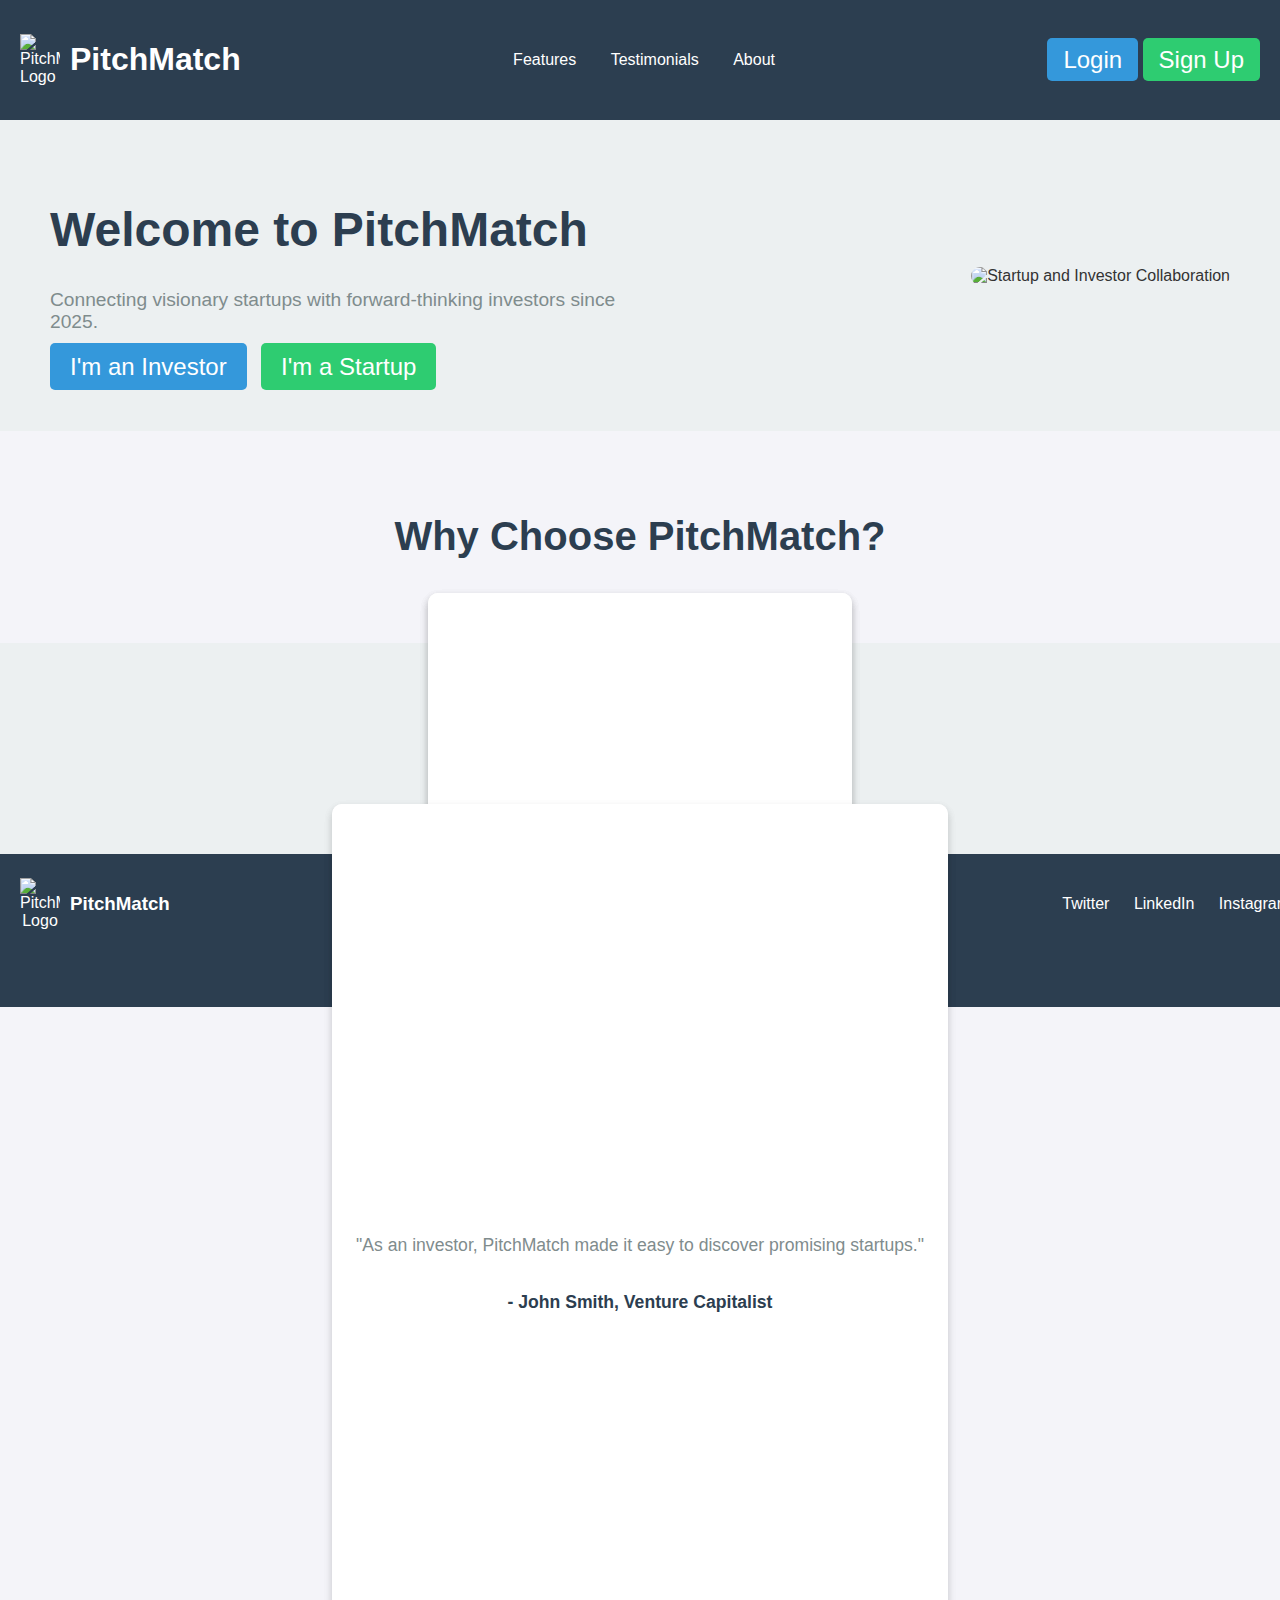
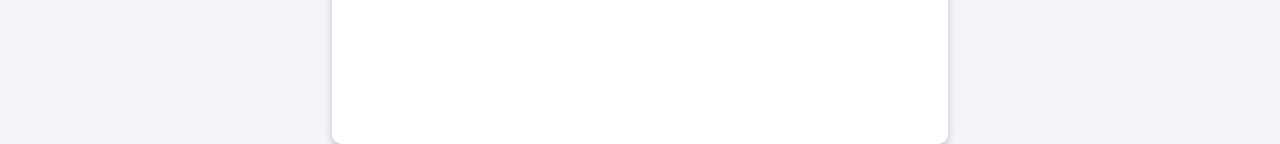
==== frontend/landing.html @ 6526d821 "Updated Frontend (In Progress)" ====
<!DOCTYPE html>
<html lang="en">
<head>
  <meta charset="UTF-8">
  <meta name="viewport" content="width=device-width, initial-scale=1.0">
  <title>PitchMatch - Connecting Startups and Investors</title>
  <link rel="stylesheet" href="styles.css">
</head>
<body>
  <!-- Navbar -->
  <nav>
    <div class="navbar">
      <div class="logo">
        <img src="assets/logo.png" alt="PitchMatch Logo">
        <h1>PitchMatch</h1>
      </div>
      <div class="nav-links">
        <a href="#features">Features</a>
        <a href="#testimonials">Testimonials</a>
        <a href="#about">About</a>
      </div>
      <div class="auth-buttons">
        <a href="login.html" class="btn btn-login">Login</a>
        <a href="signup.html" class="btn btn-signup">Sign Up</a>
      </div>
    </div>
  </nav>

  <!-- Hero Section -->
  <section class="hero">
    <div class="hero-content">
      <h1>Welcome to PitchMatch</h1>
      <p>Connecting visionary startups with forward-thinking investors since 2025.</p>
      <div class="cta-buttons">
        <a href="vc-profile.html" class="btn btn-primary">I'm an Investor</a>
        <a href="startup-profile.html" class="btn btn-secondary">I'm a Startup</a>
      </div>
    </div>
    <div class="hero-image">
      <img src="assets/hero-image.jpg" alt="Startup and Investor Collaboration">
    </div>
  </section>

  <!-- Features Section -->
  <section id="features" class="features">
    <h2>Why Choose PitchMatch?</h2>
    <div class="feature-cards">
      <div class="card">
        <h3>🚀 Swipe to Match</h3>
        <p>Find your perfect match with our intuitive swipe mechanism.</p>
      </div>
      <div class="card">
        <h3>💬 Real-Time Chat</h3>
        <p>Communicate seamlessly with your matches.</p>
      </div>
      <div class="card">
        <h3>📊 Analytics Dashboard</h3>
        <p>Track your profile performance and engagement.</p>
      </div>
    </div>
  </section>

  <!-- Testimonials Section -->
  <section id="testimonials" class="testimonials">
    <h2>What Our Users Say</h2>
    <div class="testimonial-cards">
      <div class="card">
        <p>"PitchMatch helped me find the perfect investor for my startup. Highly recommended!"</p>
        <p class="author">- Jane Doe, Founder of TechNova</p>
      </div>
      <div class="card">
        <p>"As an investor, PitchMatch made it easy to discover promising startups."</p>
        <p class="author">- John Smith, Venture Capitalist</p>
      </div>
    </div>
  </section>

  <!-- Footer -->
  <footer>
    <div class="footer-content">
      <div class="footer-logo">
        <img src="assets/logo.png" alt="PitchMatch Logo">
        <h3>PitchMatch</h3>
      </div>
      <div class="footer-links">
        <a href="#features">Features</a>
        <a href="#testimonials">Testimonials</a>
        <a href="#about">About</a>
        <a href="#">Privacy Policy</a>
        <a href="#">Terms of Service</a>
      </div>
      <div class="social-media">
        <a href="#">Twitter</a>
        <a href="#">LinkedIn</a>
        <a href="#">Instagram</a>
      </div>
    </div>
    <p>&copy; 2025 PitchMatch. All rights reserved.</p>
  </footer>

  <script src="app.js"></script>
</body>
</html>
---- frontend/styles.css ----
/* Global Styles */
body {
    font-family: 'Roboto', sans-serif;
    margin: 0;
    padding: 0;
    background-color: #f4f4f9;
    color: #333;
  }
  
  .app {
    display: flex;
    flex-direction: column;
    align-items: center;
    min-height: 100vh;
    padding: 20px;
  }
  
  header {
    text-align: center;
    margin-bottom: 20px;
  }
  
  header h1 {
    font-size: 2.5rem;
    color: #2c3e50;
  }
  
  header p {
    font-size: 1.2rem;
    color: #7f8c8d;
  }
  
  /* Card Container */
  .card-container {
    position: relative;
    width: 300px;
    height: 400px;
    margin: 20px auto;
  }
  
  .card {
    position: absolute;
    width: 100%;
    height: 100%;
    background-color: #fff;
    border-radius: 10px;
    box-shadow: 0 4px 8px rgba(0, 0, 0, 0.1);
    display: flex;
    flex-direction: column;
    align-items: center;
    justify-content: center;
    padding: 20px;
    transition: transform 0.3s ease;
  }
  
  .card img {
    width: 100px;
    height: 100px;
    border-radius: 50%;
    margin-bottom: 15px;
  }
  
  .card h2 {
    font-size: 1.5rem;
    margin: 0;
  }
  
  .card p {
    font-size: 1rem;
    text-align: center;
    color: #7f8c8d;
  }
  
  /* Action Buttons */
  .actions {
    display: flex;
    gap: 20px;
    margin-top: 20px;
  }
  
  .btn {
    padding: 10px 20px;
    border: none;
    border-radius: 50%;
    font-size: 1.5rem;
    cursor: pointer;
    transition: background-color 0.3s ease;
  }
  
  .btn-reject {
    background-color: #e74c3c;
    color: white;
  }
  
  .btn-accept {
    background-color: #2ecc71;
    color: white;
  }
  
  .btn:hover {
    opacity: 0.8;
  }
  
  /* Footer */
  footer {
    margin-top: auto;
    text-align: center;
    padding: 10px;
    background-color: #2c3e50;
    color: white;
    width: 100%;
  }
  
  /* Profile Form Styles */
.profile-form {
  display: flex;
  flex-direction: column;
  gap: 15px;
  max-width: 500px;
  margin: 0 auto;
  padding: 20px;
  background-color: #fff;
  border-radius: 10px;
  box-shadow: 0 4px 8px rgba(0, 0, 0, 0.1);
}

.profile-form label {
  font-weight: bold;
  margin-bottom: 5px;
}

.profile-form input,
.profile-form select,
.profile-form textarea {
  padding: 10px;
  border: 1px solid #ccc;
  border-radius: 5px;
  font-size: 1rem;
}

.profile-form button {
  padding: 10px;
  background-color: #2c3e50;
  color: white;
  border: none;
  border-radius: 5px;
  font-size: 1rem;
  cursor: pointer;
  transition: background-color 0.3s ease;
}

.profile-form button:hover {
  background-color: #1a252f;
}

/* Global Styles */
body {
  font-family: 'Roboto', sans-serif;
  margin: 0;
  padding: 0;
  background-color: #f4f4f9;
  color: #333;
}

/* Navbar */
.navbar {
  display: flex;
  justify-content: space-between;
  align-items: center;
  padding: 20px;
  background-color: #2c3e50;
  color: white;
}

.logo {
  display: flex;
  align-items: center;
}

.logo img {
  width: 40px;
  margin-right: 10px;
}

.nav-links a {
  color: white;
  text-decoration: none;
  margin: 0 15px;
}

.auth-buttons .btn {
  padding: 8px 16px;
  border-radius: 5px;
  text-decoration: none;
  color: white;
}

.btn-login {
  background-color: #3498db;
}

.btn-signup {
  background-color: #2ecc71;
}

/* Hero Section */
.hero {
  display: flex;
  justify-content: space-between;
  align-items: center;
  padding: 50px;
  background-color: #ecf0f1;
}

.hero-content {
  max-width: 50%;
}

.hero h1 {
  font-size: 3rem;
  color: #2c3e50;
}

.hero p {
  font-size: 1.2rem;
  color: #7f8c8d;
}

.cta-buttons {
  margin-top: 20px;
}

.btn-primary {
  background-color: #3498db;
  color: white;
  padding: 10px 20px;
  text-decoration: none;
  border-radius: 5px;
  margin-right: 10px;
}

.btn-secondary {
  background-color: #2ecc71;
  color: white;
  padding: 10px 20px;
  text-decoration: none;
  border-radius: 5px;
}

.hero-image img {
  max-width: 100%;
  border-radius: 10px;
}

/* Features Section */
.features {
  padding: 50px;
  text-align: center;
}

.features h2 {
  font-size: 2.5rem;
  color: #2c3e50;
}

.feature-cards {
  display: flex;
  justify-content: space-around;
  margin-top: 30px;
}

.feature-cards .card {
  background-color: white;
  padding: 20px;
  border-radius: 10px;
  box-shadow: 0 4px 8px rgba(0, 0, 0, 0.1);
  width: 30%;
}

.feature-cards h3 {
  font-size: 1.5rem;
  color: #2c3e50;
}

/* Testimonials Section */
.testimonials {
  padding: 50px;
  background-color: #ecf0f1;
  text-align: center;
}

.testimonials h2 {
  font-size: 2.5rem;
  color: #2c3e50;
}

.testimonial-cards {
  display: flex;
  justify-content: space-around;
  margin-top: 30px;
}

.testimonial-cards .card {
  background-color: white;
  padding: 20px;
  border-radius: 10px;
  box-shadow: 0 4px 8px rgba(0, 0, 0, 0.1);
  width: 45%;
}

.testimonial-cards p {
  font-size: 1.1rem;
  color: #7f8c8d;
}

.testimonial-cards .author {
  font-weight: bold;
  color: #2c3e50;
}

/* Footer */
footer {
  padding: 20px;
  background-color: #2c3e50;
  color: white;
  text-align: center;
}

.footer-content {
  display: flex;
  justify-content: space-between;
  align-items: center;
  margin-bottom: 20px;
}

.footer-logo {
  display: flex;
  align-items: center;
}

.footer-logo img {
  width: 40px;
  margin-right: 10px;
}

.footer-links a {
  color: white;
  text-decoration: none;
  margin: 0 10px;
}

.social-media a {
  color: white;
  text-decoration: none;
  margin: 0 10px;
}

/* Login Section */
.login-section {
  display: flex;
  justify-content: center;
  align-items: center;
  min-height: 70vh;
  padding: 20px;
}

.login-container {
  background-color: white;
  padding: 30px;
  border-radius: 10px;
  box-shadow: 0 4px 8px rgba(0, 0, 0, 0.1);
  max-width: 400px;
  width: 100%;
  text-align: center;
}

.login-container h2 {
  font-size: 2rem;
  color: #2c3e50;
  margin-bottom: 20px;
}

.auth-form {
  display: flex;
  flex-direction: column;
  gap: 15px;
}

.auth-form label {
  font-weight: bold;
  text-align: left;
}

.auth-form input {
  padding: 10px;
  border: 1px solid #ccc;
  border-radius: 5px;
  font-size: 1rem;
}

.auth-form button {
  padding: 10px;
  background-color: #3498db;
  color: white;
  border: none;
  border-radius: 5px;
  font-size: 1rem;
  cursor: pointer;
  transition: background-color 0.3s ease;
}

.auth-form button:hover {
  background-color: #2980b9;
}

.auth-form p {
  margin-top: 10px;
  font-size: 0.9rem;
}

.auth-form a {
  color: #3498db;
  text-decoration: none;
}

.auth-form a:hover {
  text-decoration: underline;
}

/* Signup Section */
.signup-section {
  display: flex;
  justify-content: center;
  align-items: center;
  min-height: 70vh;
  padding: 20px;
}

.signup-container {
  background-color: white;
  padding: 30px;
  border-radius: 10px;
  box-shadow: 0 4px 8px rgba(0, 0, 0, 0.1);
  max-width: 400px;
  width: 100%;
  text-align: center;
}

.signup-container h2 {
  font-size: 2rem;
  color: #2c3e50;
  margin-bottom: 20px;
}

.auth-form {
  display: flex;
  flex-direction: column;
  gap: 15px;
}

.auth-form label {
  font-weight: bold;
  text-align: left;
}

.auth-form input,
.auth-form select {
  padding: 10px;
  border: 1px solid #ccc;
  border-radius: 5px;
  font-size: 1rem;
}

.auth-form button {
  padding: 10px;
  background-color: #2ecc71;
  color: white;
  border: none;
  border-radius: 5px;
  font-size: 1rem;
  cursor: pointer;
  transition: background-color 0.3s ease;
}

.auth-form button:hover {
  background-color: #27ae60;
}

.auth-form p {
  margin-top: 10px;
  font-size: 0.9rem;
}

.auth-form a {
  color: #3498db;
  text-decoration: none;
}

.auth-form a:hover {
  text-decoration: underline;
}
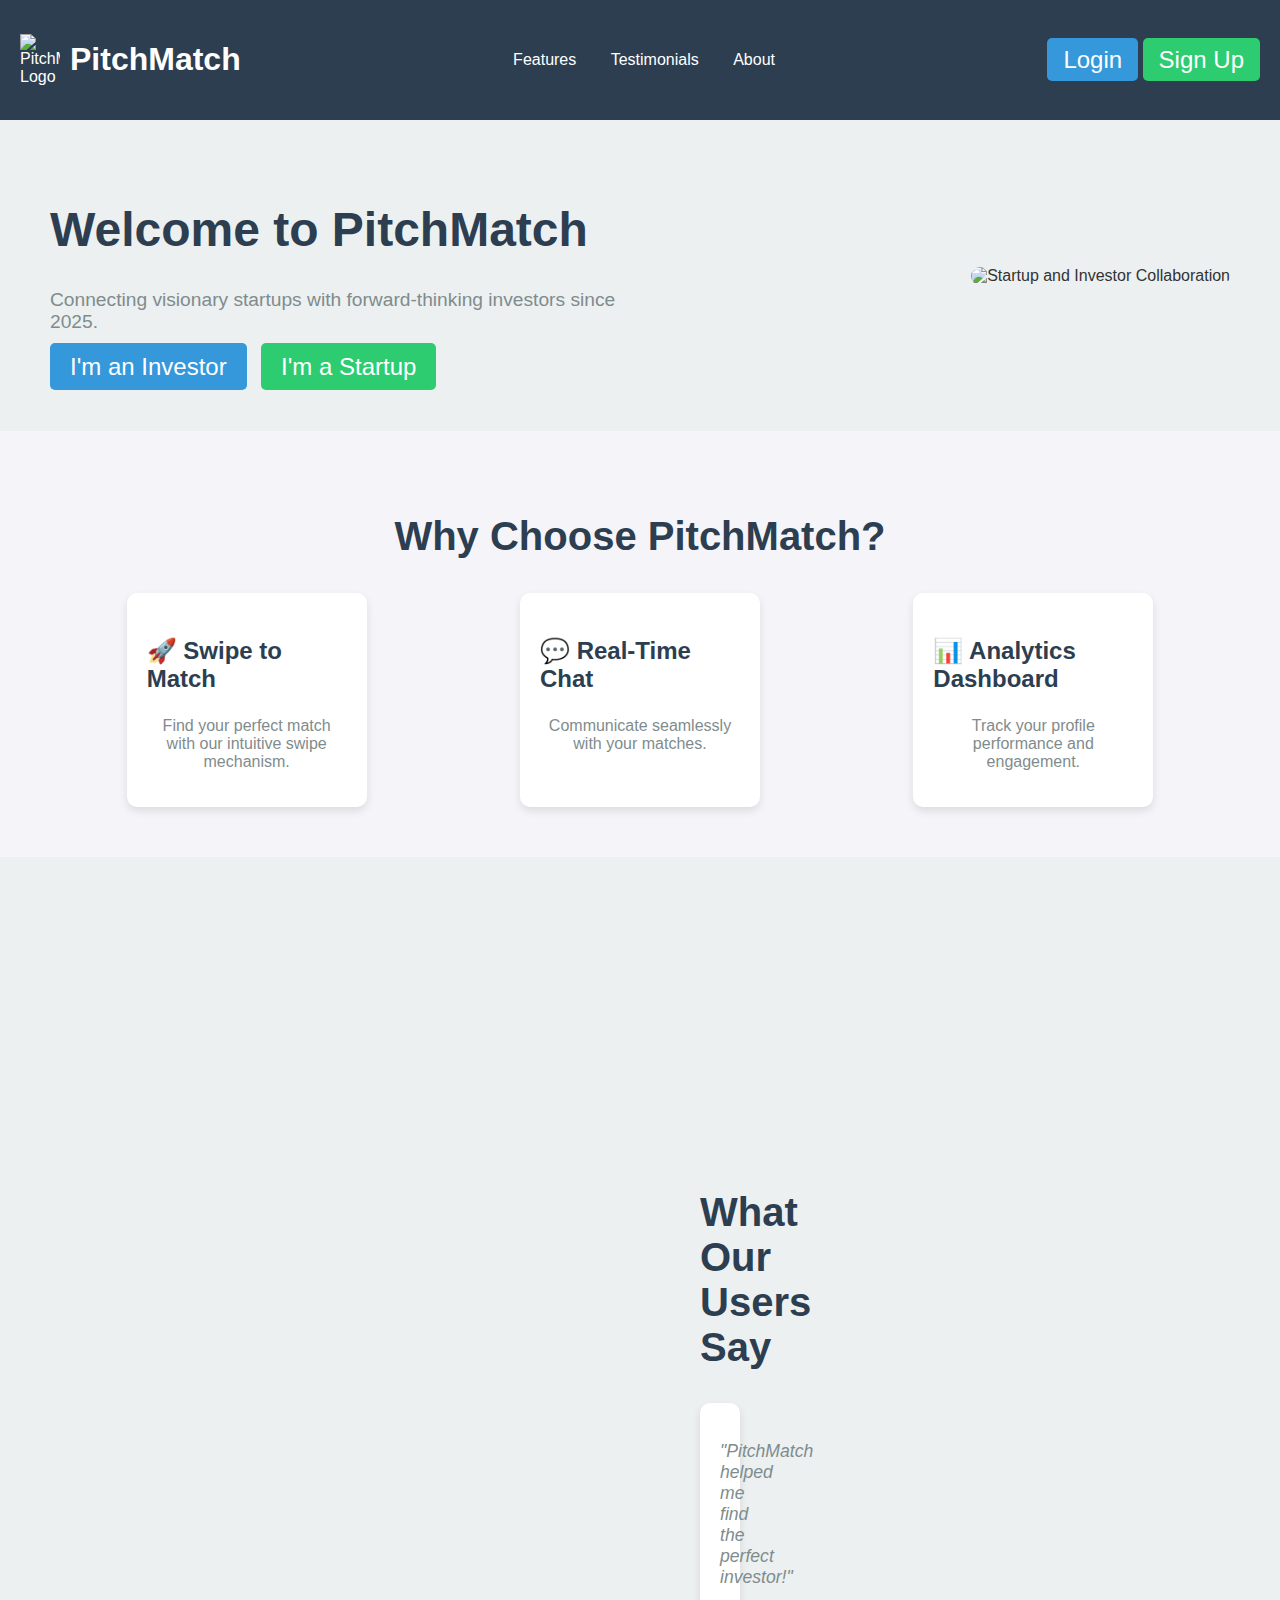
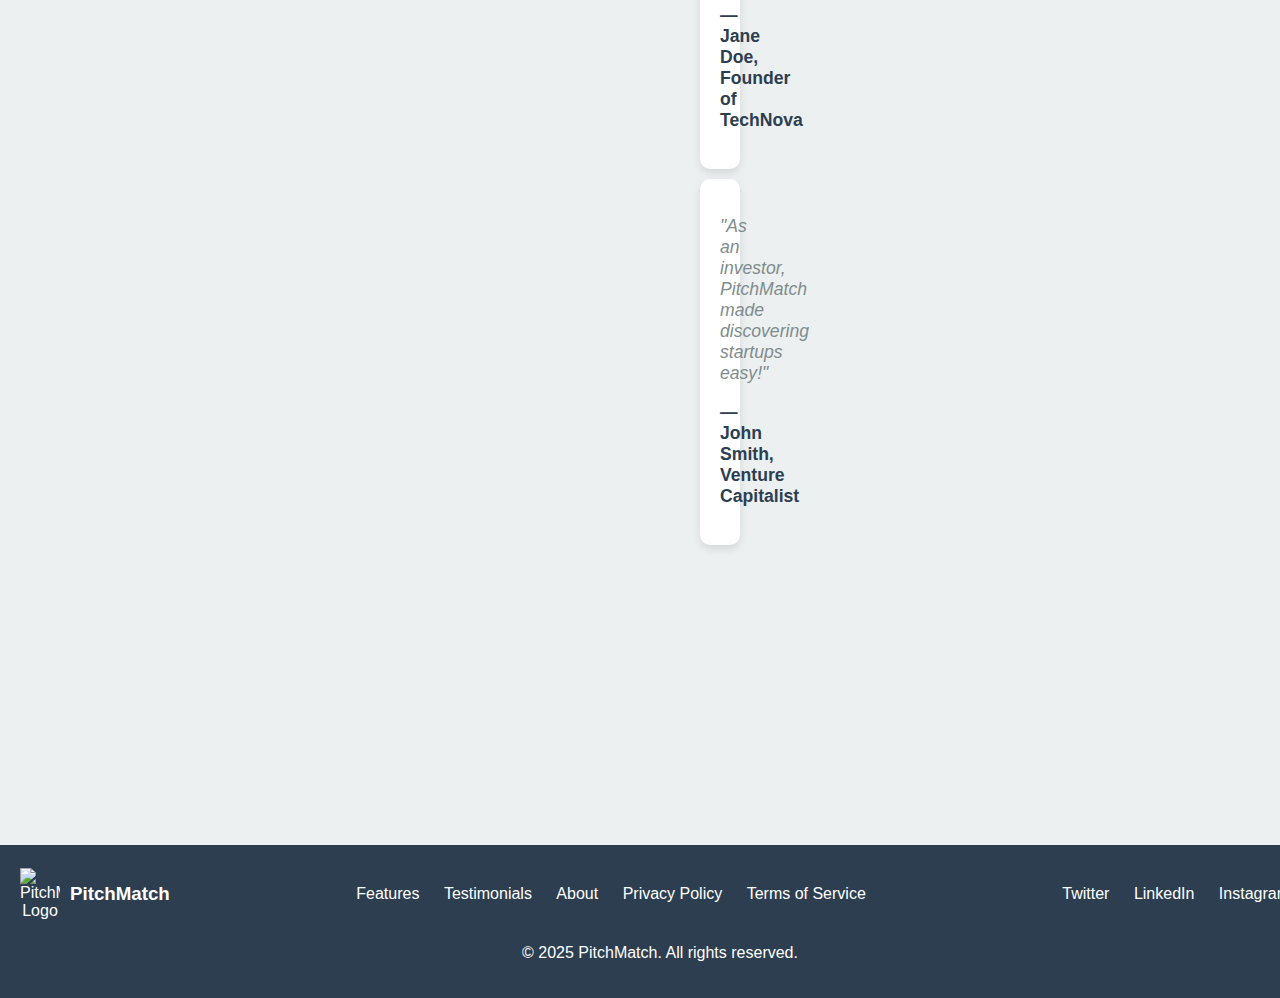
==== commit 2217bfc6: "fixed why choose pitchmatch section" ====
--- a/frontend/landing.html
+++ b/frontend/landing.html
@@ -59,21 +59,84 @@
       </div>
     </div>
   </section>
-
-  <!-- Testimonials Section -->
+  
   <section id="testimonials" class="testimonials">
     <h2>What Our Users Say</h2>
-    <div class="testimonial-cards">
-      <div class="card">
-        <p>"PitchMatch helped me find the perfect investor for my startup. Highly recommended!"</p>
-        <p class="author">- Jane Doe, Founder of TechNova</p>
-      </div>
-      <div class="card">
-        <p>"As an investor, PitchMatch made it easy to discover promising startups."</p>
-        <p class="author">- John Smith, Venture Capitalist</p>
-      </div>
+    <div class="testimonial-container">
+        <div class="testimonial-cards">
+            <article class="card">
+                <blockquote>
+                    <p>"PitchMatch helped me find the perfect investor!"</p>
+                </blockquote>
+                <p class="author">— Jane Doe, Founder of TechNova</p>
+            </article>
+            <article class="card">
+                <blockquote>
+                    <p>"As an investor, PitchMatch made discovering startups easy!"</p>
+                </blockquote>
+                <p class="author">— John Smith, Venture Capitalist</p>
+            </article>
+        </div>
     </div>
-  </section>
+</section>
+
+<style>
+    .testimonials {
+        text-align: center;
+        padding: 300px 700px;
+    }
+
+    .testimonial-container {
+        max-width: 500px;
+        margin: 0 auto;
+    }
+
+    .testimonial-cards {
+        display: flex;
+        justify-content: space-between;
+        gap: 10px;
+        flex-wrap: wrap;
+    }
+
+    .card {
+        background: #f9f9f9;
+        padding: 10px;
+        border-radius: 6px;
+        box-shadow: 0 2px 4px rgba(0, 0, 0, 0.1);
+        max-width: 200px; 
+        text-align: left;
+        flex: 0 1 200px;
+        height: auto; 
+        position: relative;
+        display: inline-block;
+    }
+
+    blockquote {
+        margin: 0;
+        font-style: italic;
+        font-size: 14px; 
+    }
+
+    .author {
+        margin-top: 5px;
+        font-weight: bold;
+        font-size: 12px; 
+    }
+
+    @media (max-width: 450px) {
+        .testimonial-cards {
+            flex-direction: column;
+            align-items: center;
+            display: inline-block;
+        }
+
+        .card {
+            max-width: 100%; 
+        }
+    }
+</style>
+
+
 
   <!-- Footer -->
   <footer>
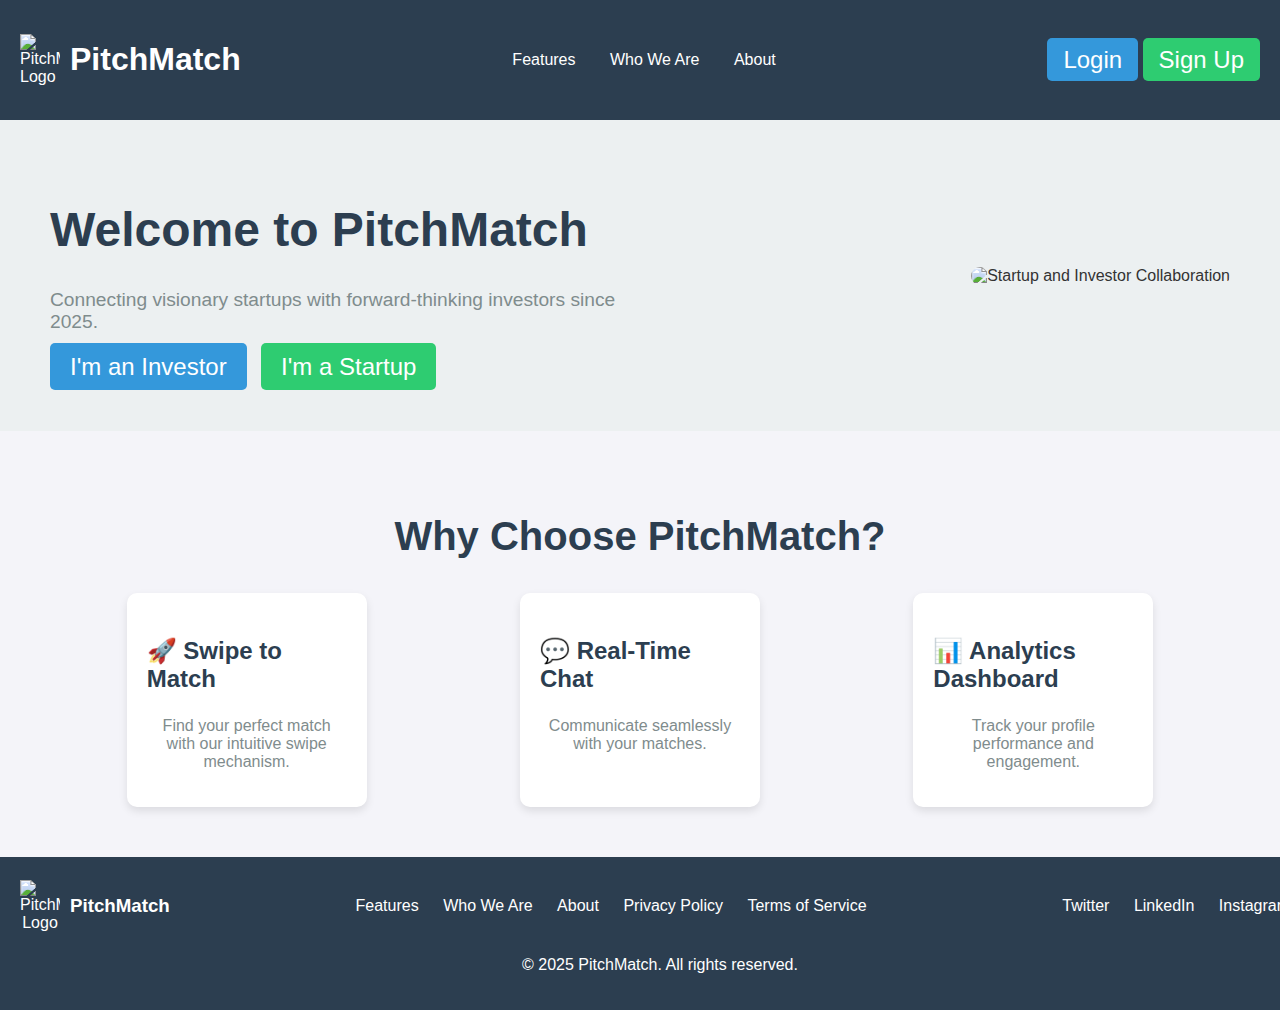
==== commit b77bef34: "removed unnecessary section on landing page" ====
--- a/frontend/landing.html
+++ b/frontend/landing.html
@@ -16,7 +16,7 @@
       </div>
       <div class="nav-links">
         <a href="#features">Features</a>
-        <a href="#testimonials">Testimonials</a>
+        <a href="#testimonials">Who We Are</a>
         <a href="#about">About</a>
       </div>
       <div class="auth-buttons">
@@ -59,25 +59,7 @@
       </div>
     </div>
   </section>
-  
-  <section id="testimonials" class="testimonials">
-    <h2>What Our Users Say</h2>
-    <div class="testimonial-container">
-        <div class="testimonial-cards">
-            <article class="card">
-                <blockquote>
-                    <p>"PitchMatch helped me find the perfect investor!"</p>
-                </blockquote>
-                <p class="author">— Jane Doe, Founder of TechNova</p>
-            </article>
-            <article class="card">
-                <blockquote>
-                    <p>"As an investor, PitchMatch made discovering startups easy!"</p>
-                </blockquote>
-                <p class="author">— John Smith, Venture Capitalist</p>
-            </article>
-        </div>
-    </div>
+
 </section>
 
 <style>
@@ -147,7 +129,7 @@
       </div>
       <div class="footer-links">
         <a href="#features">Features</a>
-        <a href="#testimonials">Testimonials</a>
+        <a href="#testimonials">Who We Are</a>
         <a href="#about">About</a>
         <a href="#">Privacy Policy</a>
         <a href="#">Terms of Service</a>
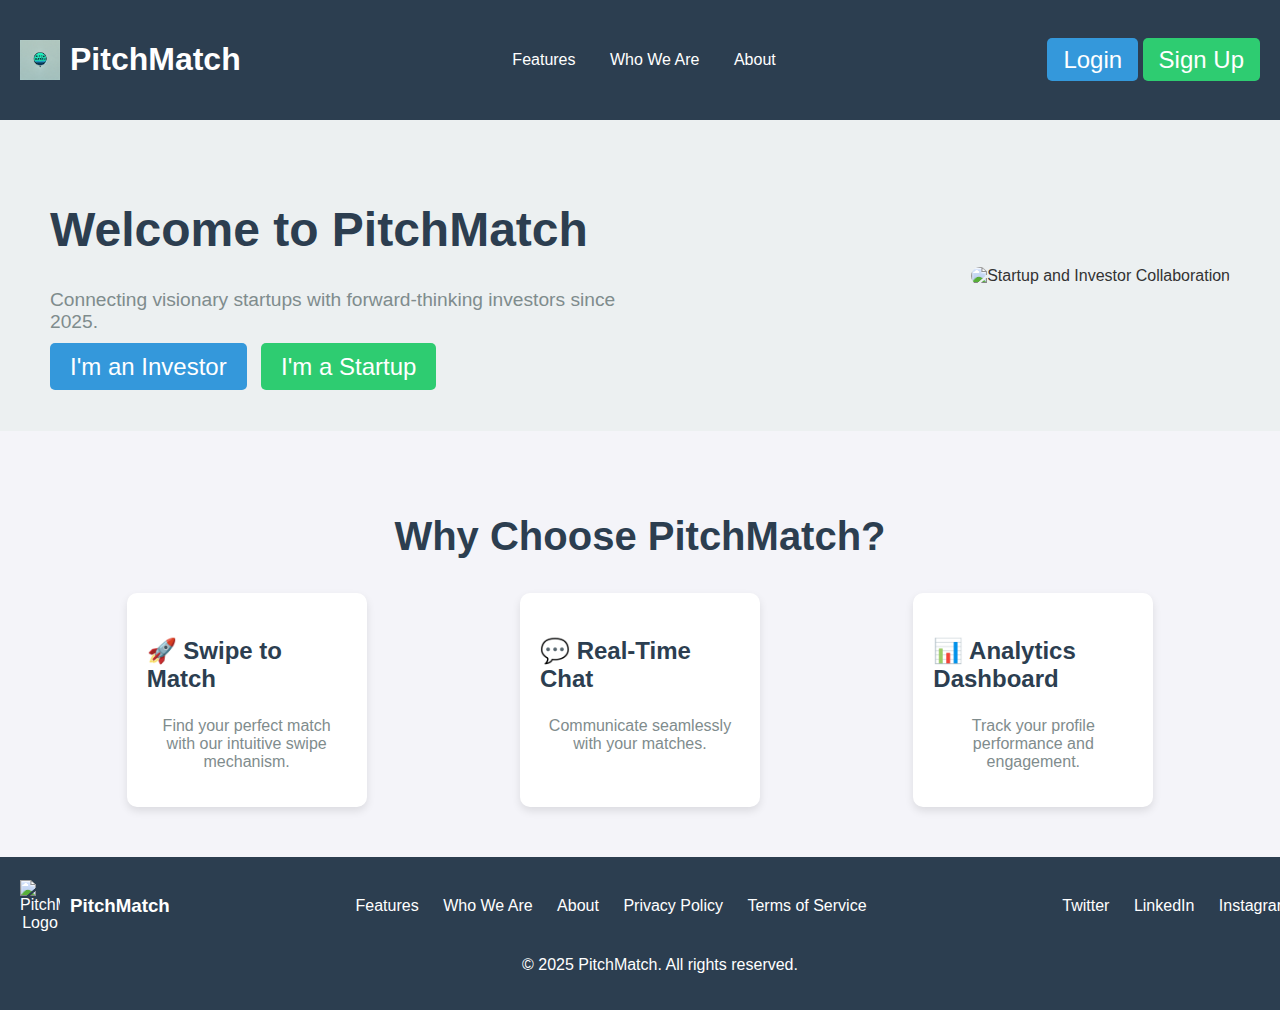
==== commit 41ddbcc5: "added logos to pages and edited sign up code" ====
--- a/frontend/landing.html
+++ b/frontend/landing.html
@@ -11,7 +11,7 @@
   <nav>
     <div class="navbar">
       <div class="logo">
-        <img src="assets/logo.png" alt="PitchMatch Logo">
+        <img src="../frontend/PitchMatch.png">
         <h1>PitchMatch</h1>
       </div>
       <div class="nav-links">
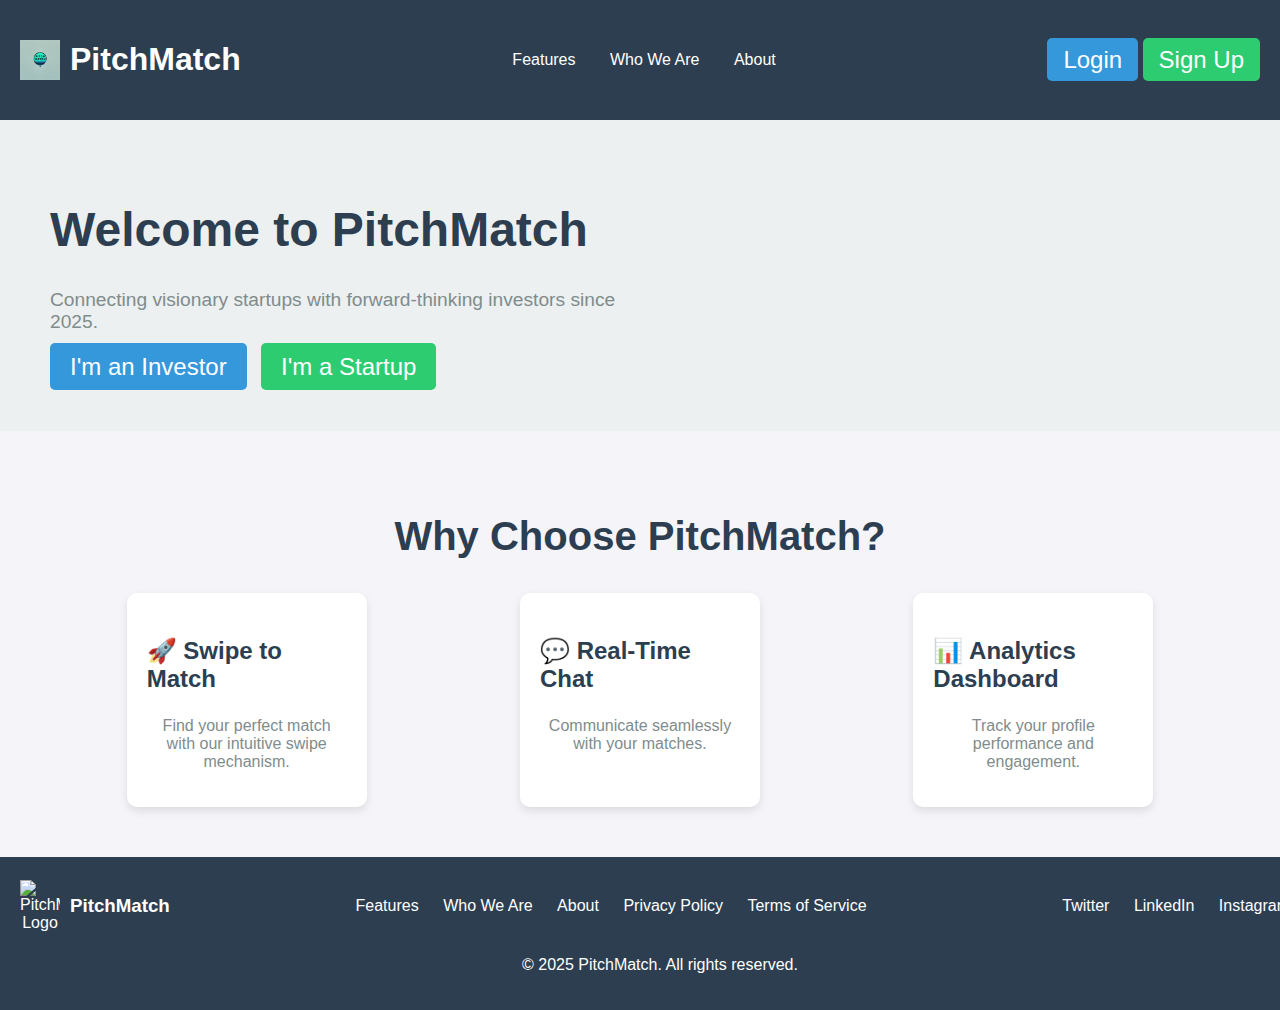
==== commit a468dd63: "removed unnecessary image off home screen" ====
--- a/frontend/landing.html
+++ b/frontend/landing.html
@@ -35,9 +35,6 @@
         <a href="vc-profile.html" class="btn btn-primary">I'm an Investor</a>
         <a href="startup-profile.html" class="btn btn-secondary">I'm a Startup</a>
       </div>
-    </div>
-    <div class="hero-image">
-      <img src="assets/hero-image.jpg" alt="Startup and Investor Collaboration">
     </div>
   </section>
 
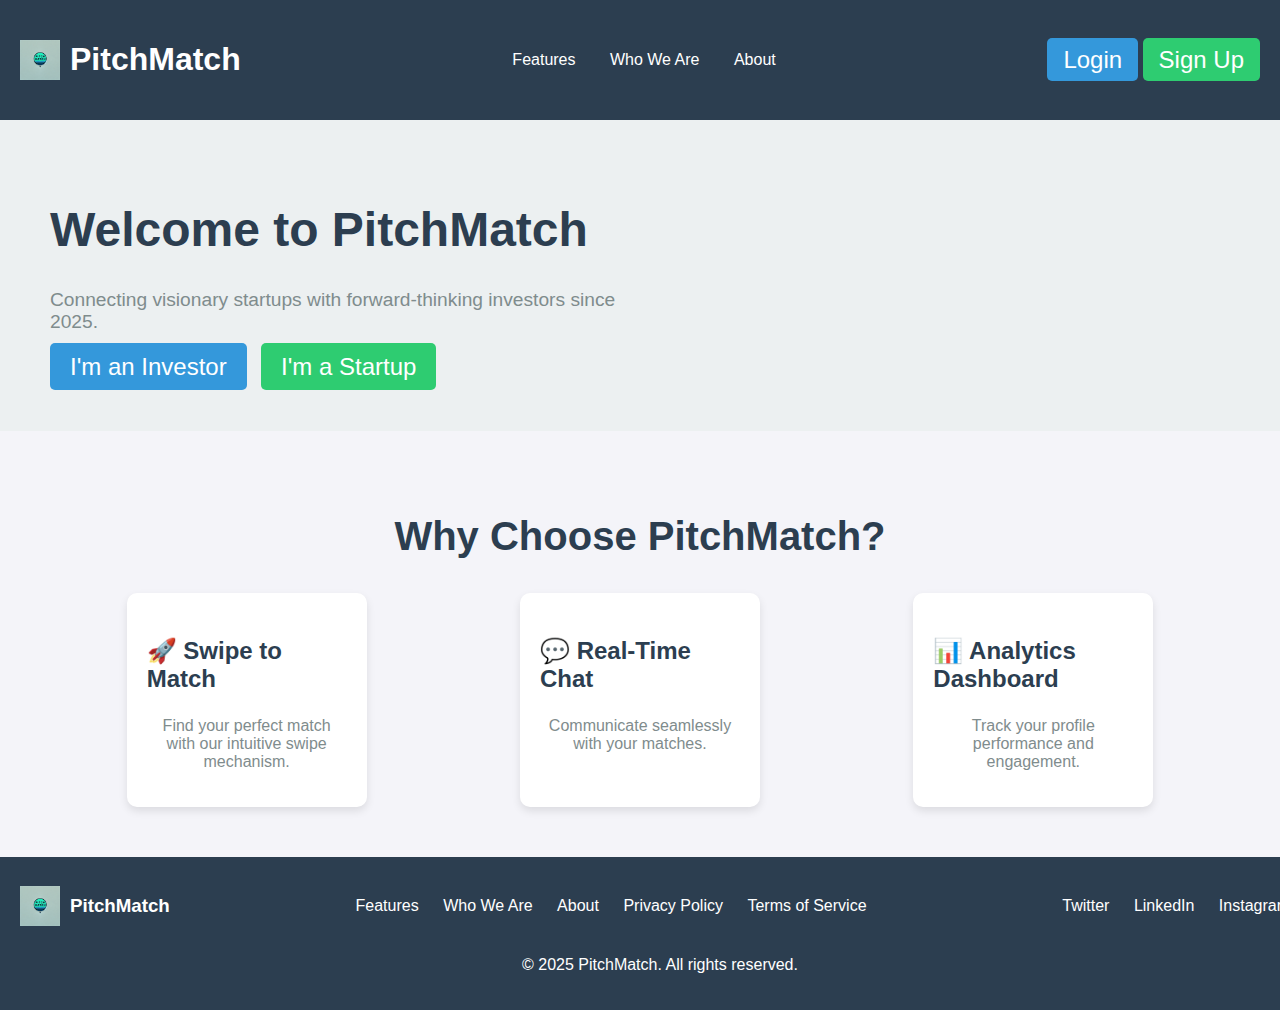
==== commit f67c33e9: "fixed profile photo on the bottom" ====
--- a/frontend/landing.html
+++ b/frontend/landing.html
@@ -121,7 +121,7 @@
   <footer>
     <div class="footer-content">
       <div class="footer-logo">
-        <img src="assets/logo.png" alt="PitchMatch Logo">
+        <img src="../frontend/PitchMatch.png">
         <h3>PitchMatch</h3>
       </div>
       <div class="footer-links">
